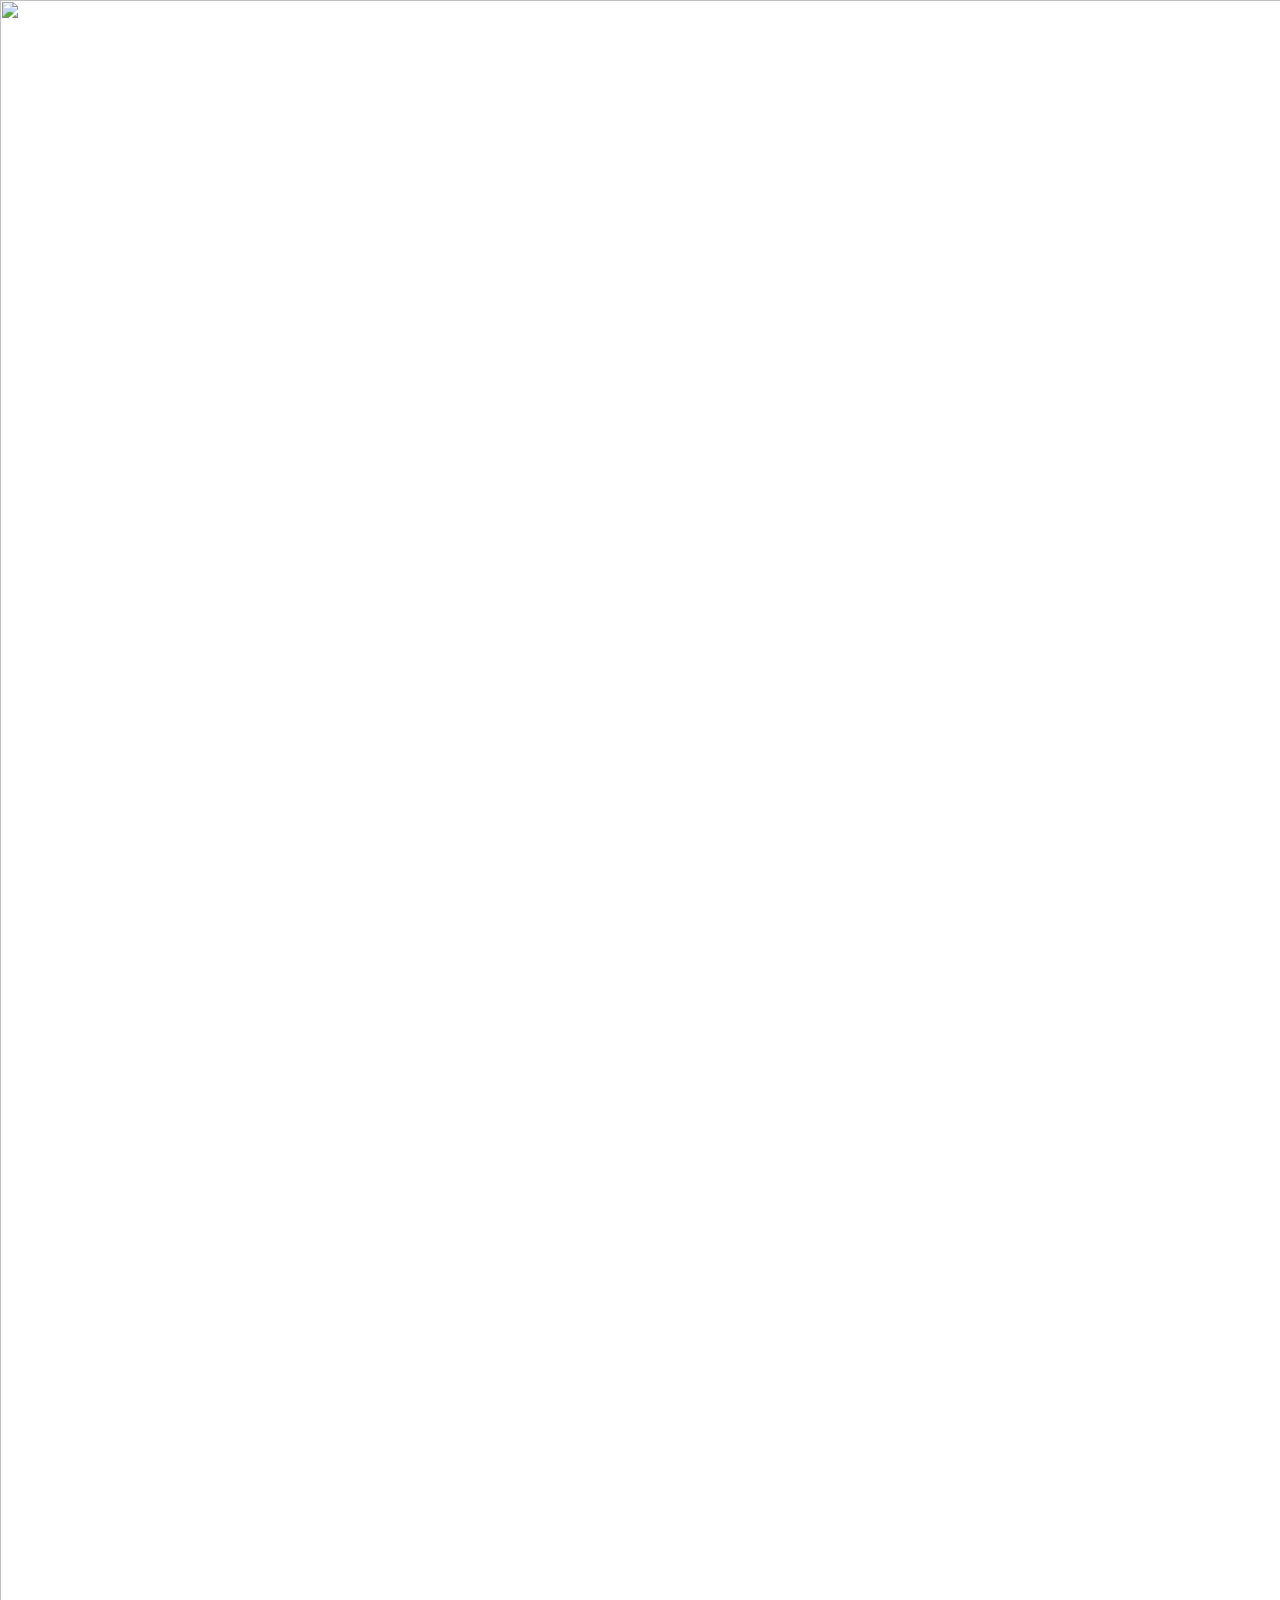
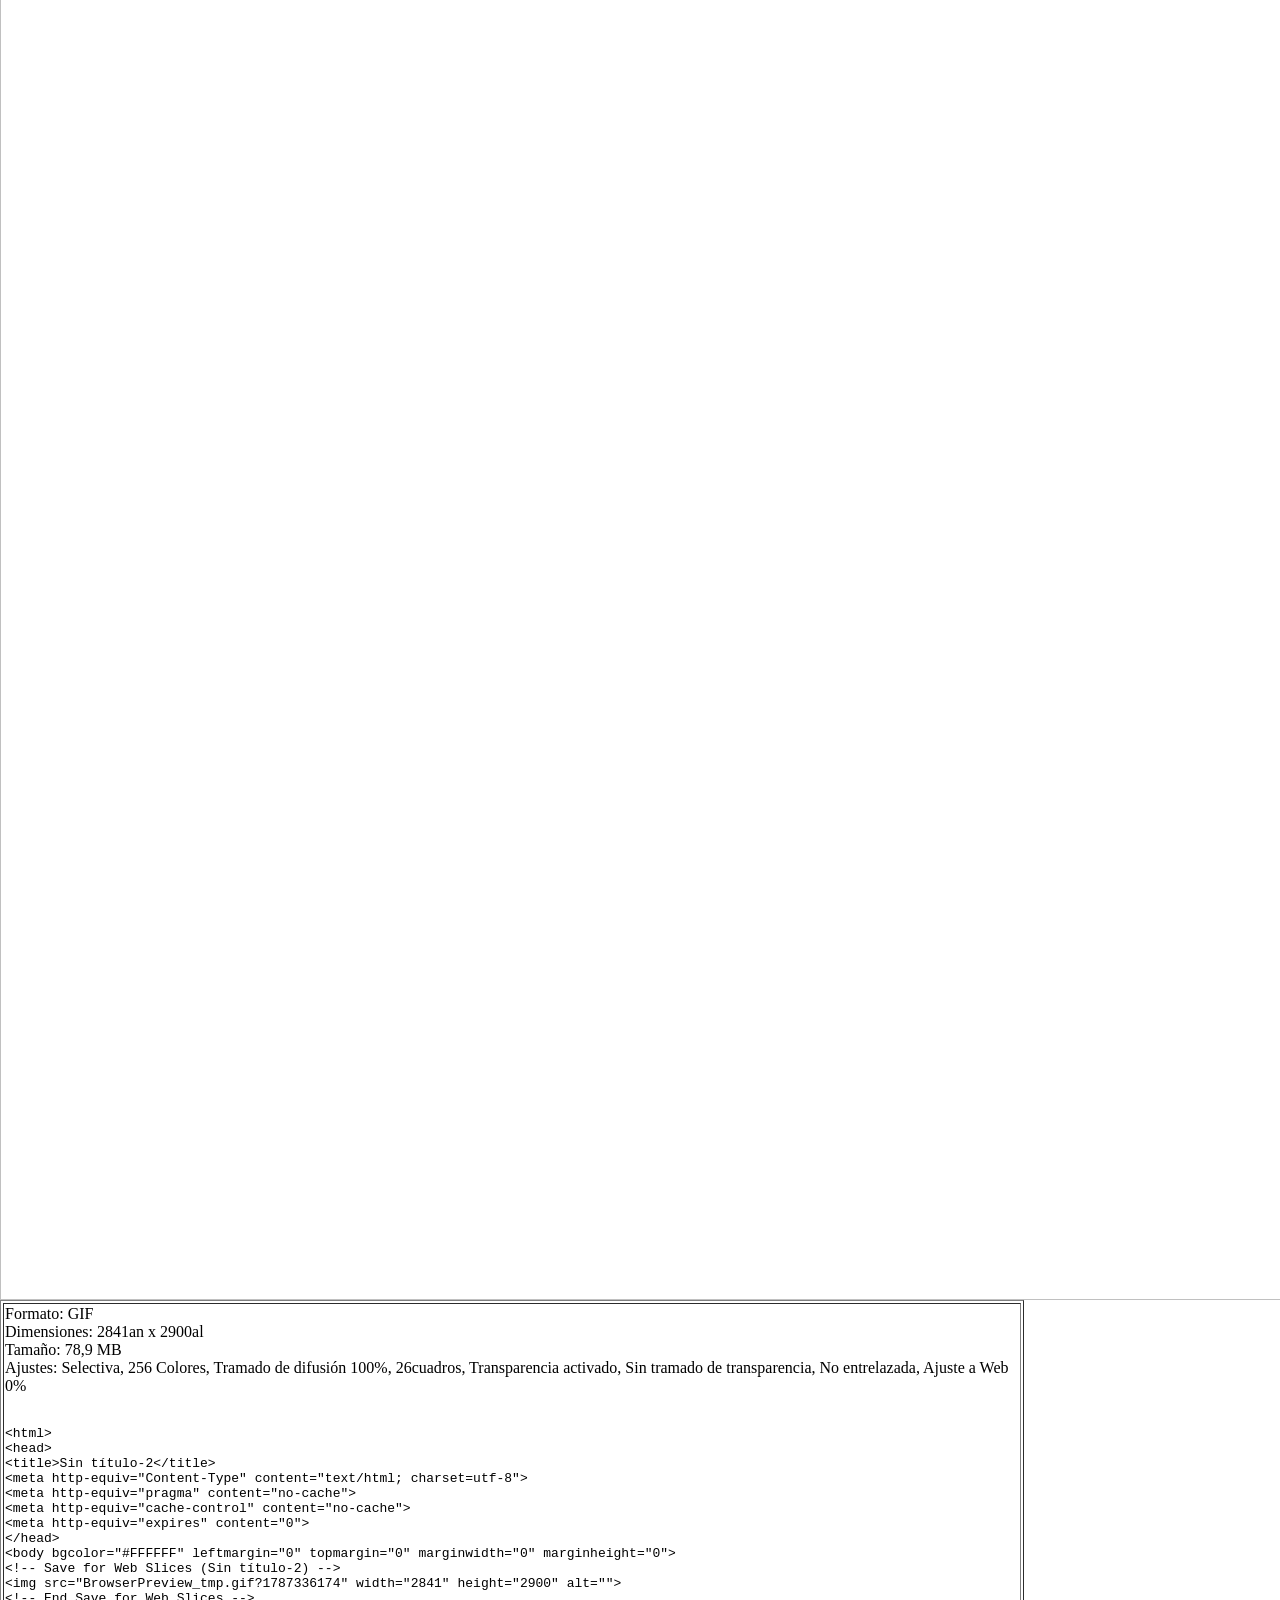
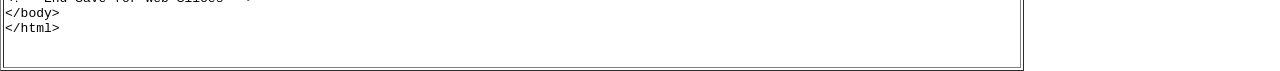
==== index.html @ e16be471 "Update image source path in index.html" ====
<!doctype html>
<html lang="es">
  <head>
    <meta charset="utf-8">
    <meta name="viewport" content="width=device-width, initial-scale=1">
    <title>Redirigiendo...</title>
    <meta http-equiv="refresh" content="0; url=docs/">
    <link rel="canonical" href="docs/">
  </head>
  <body>
    <p>Redirigiendo a <a href="docs/">docs/</a>...</p>
  </body>
</html>
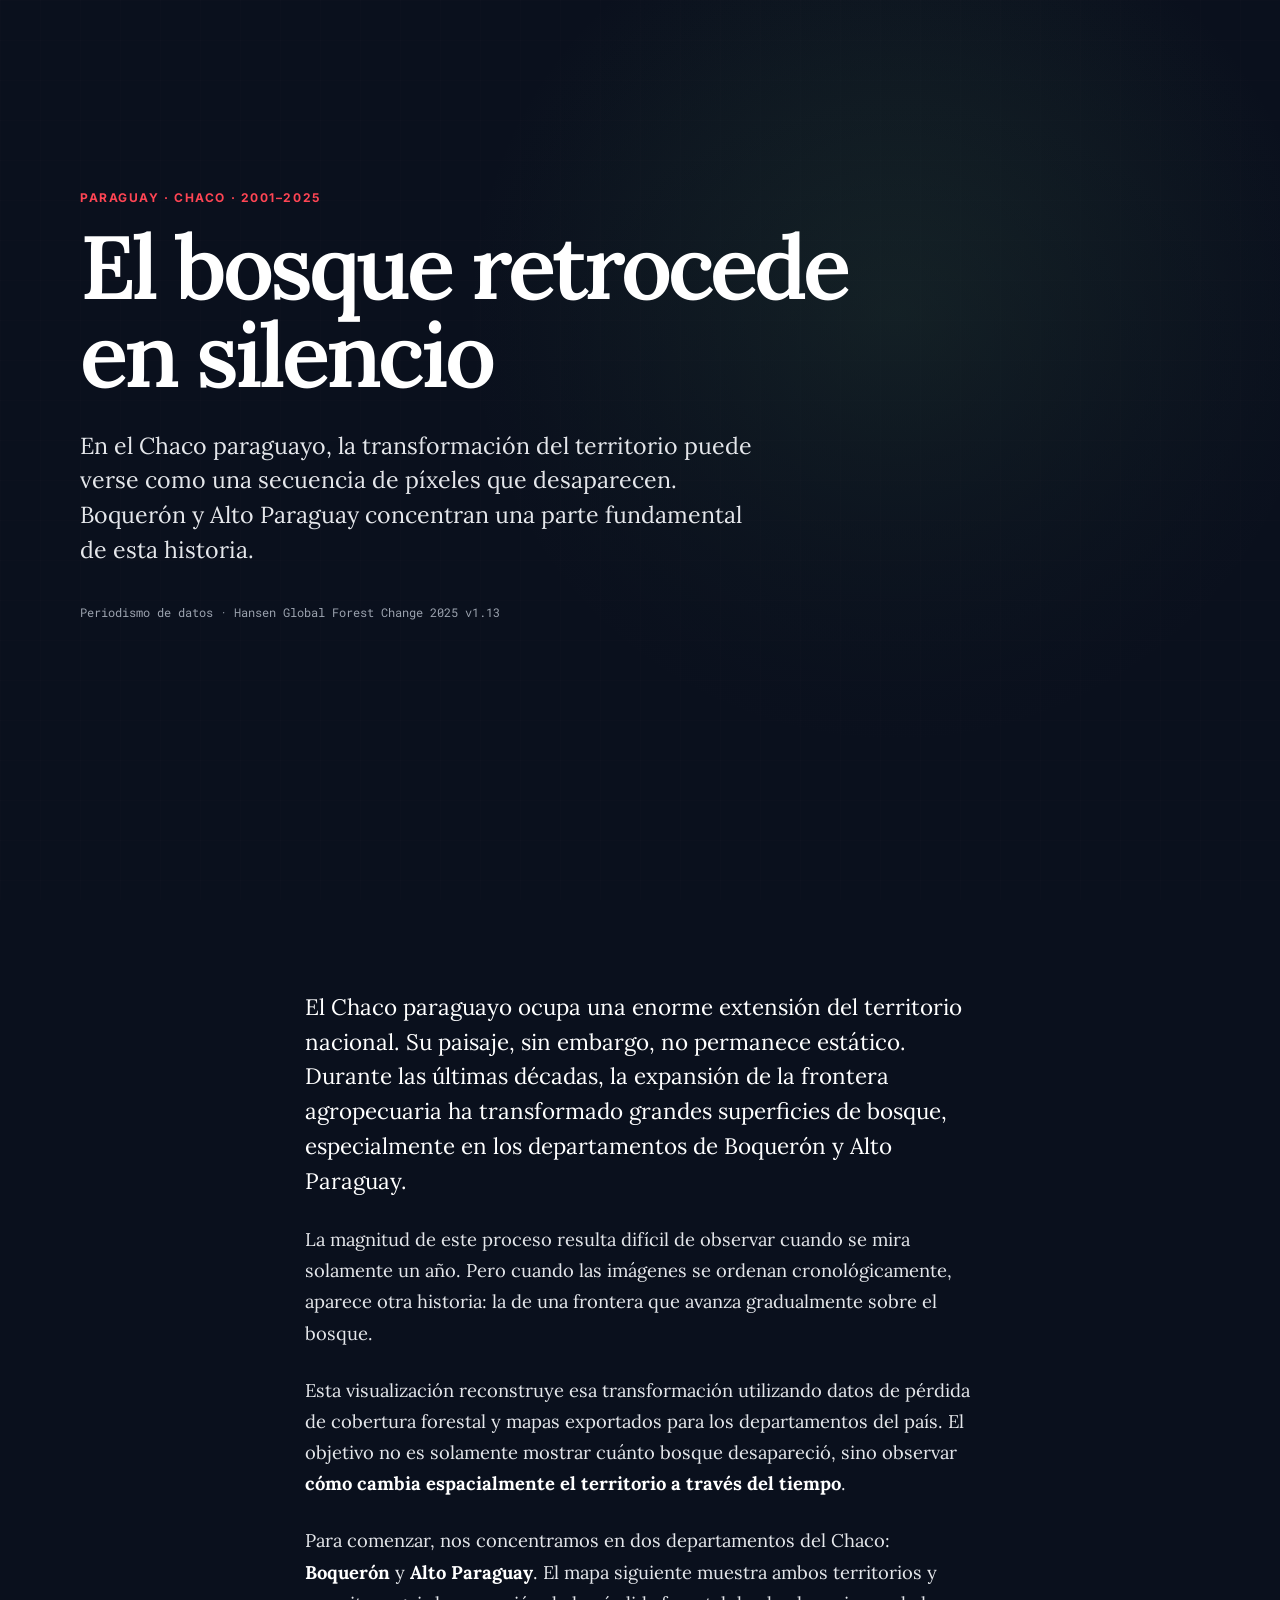
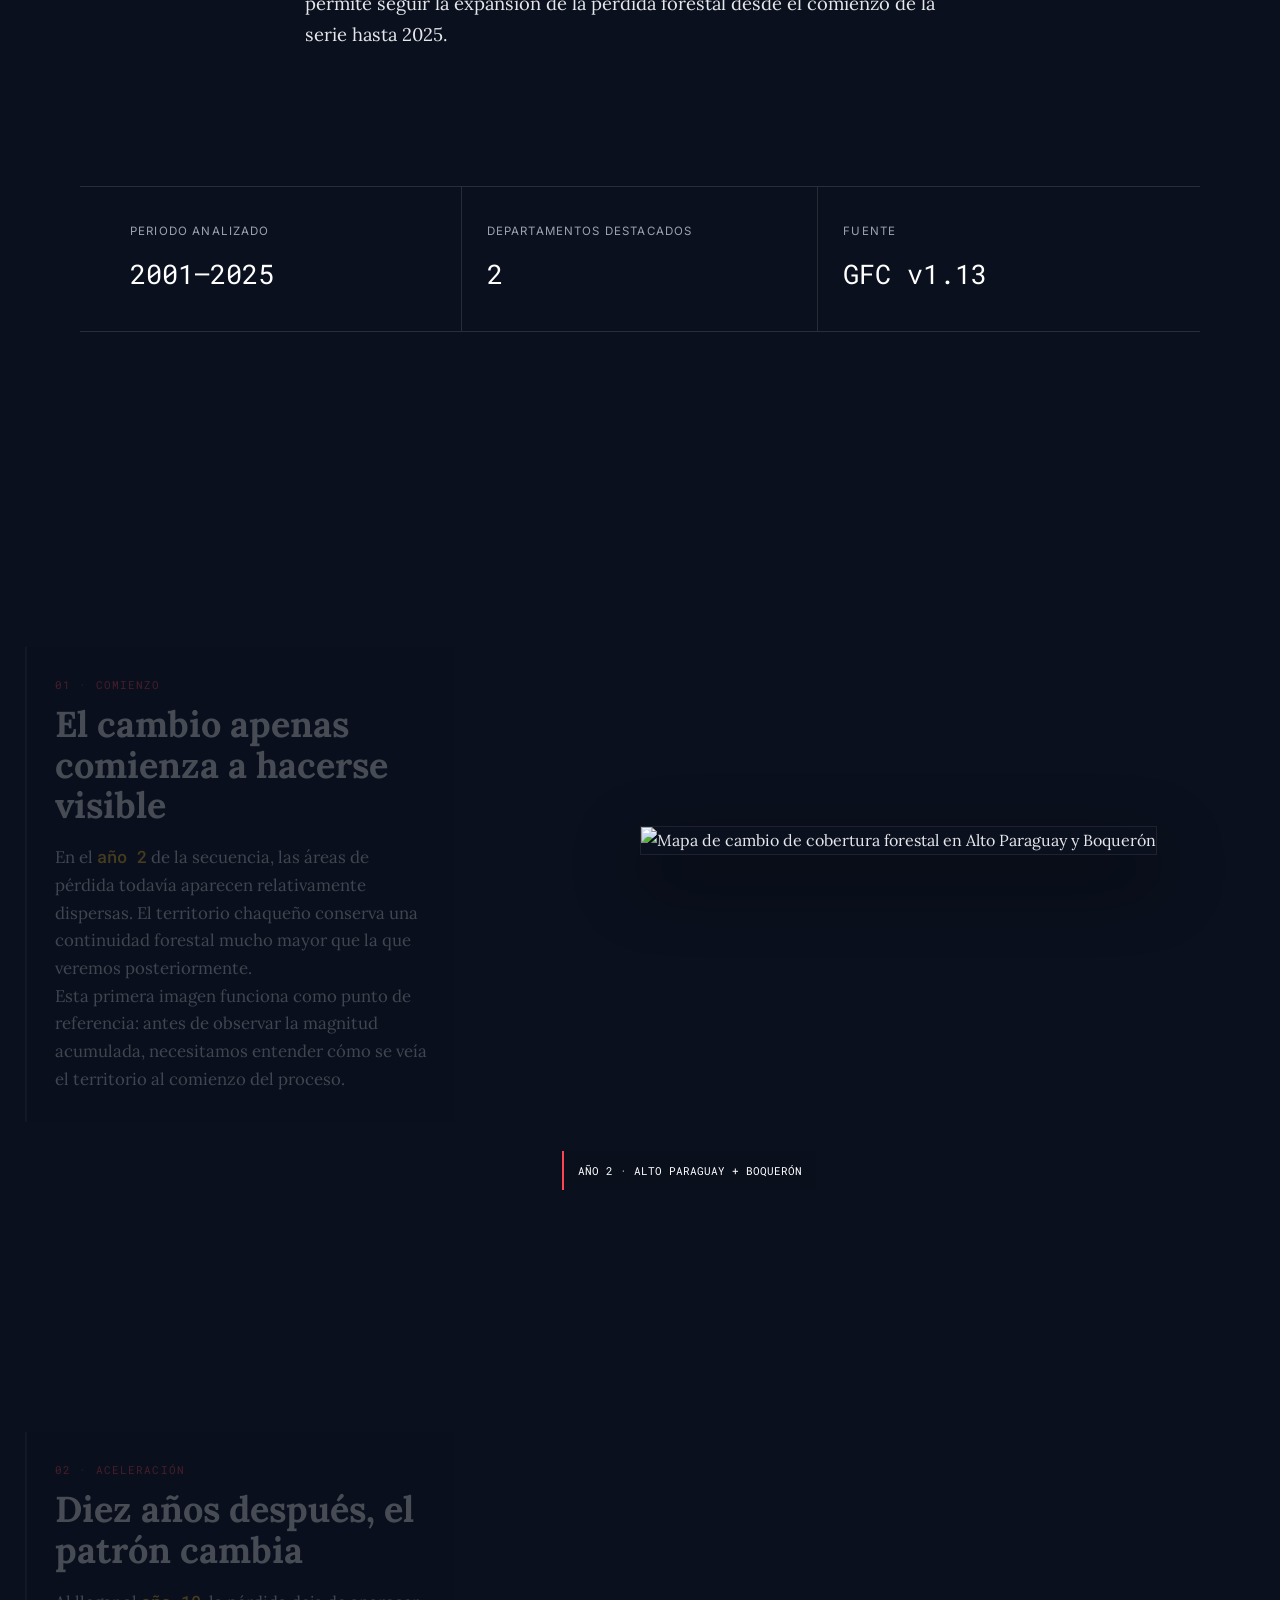
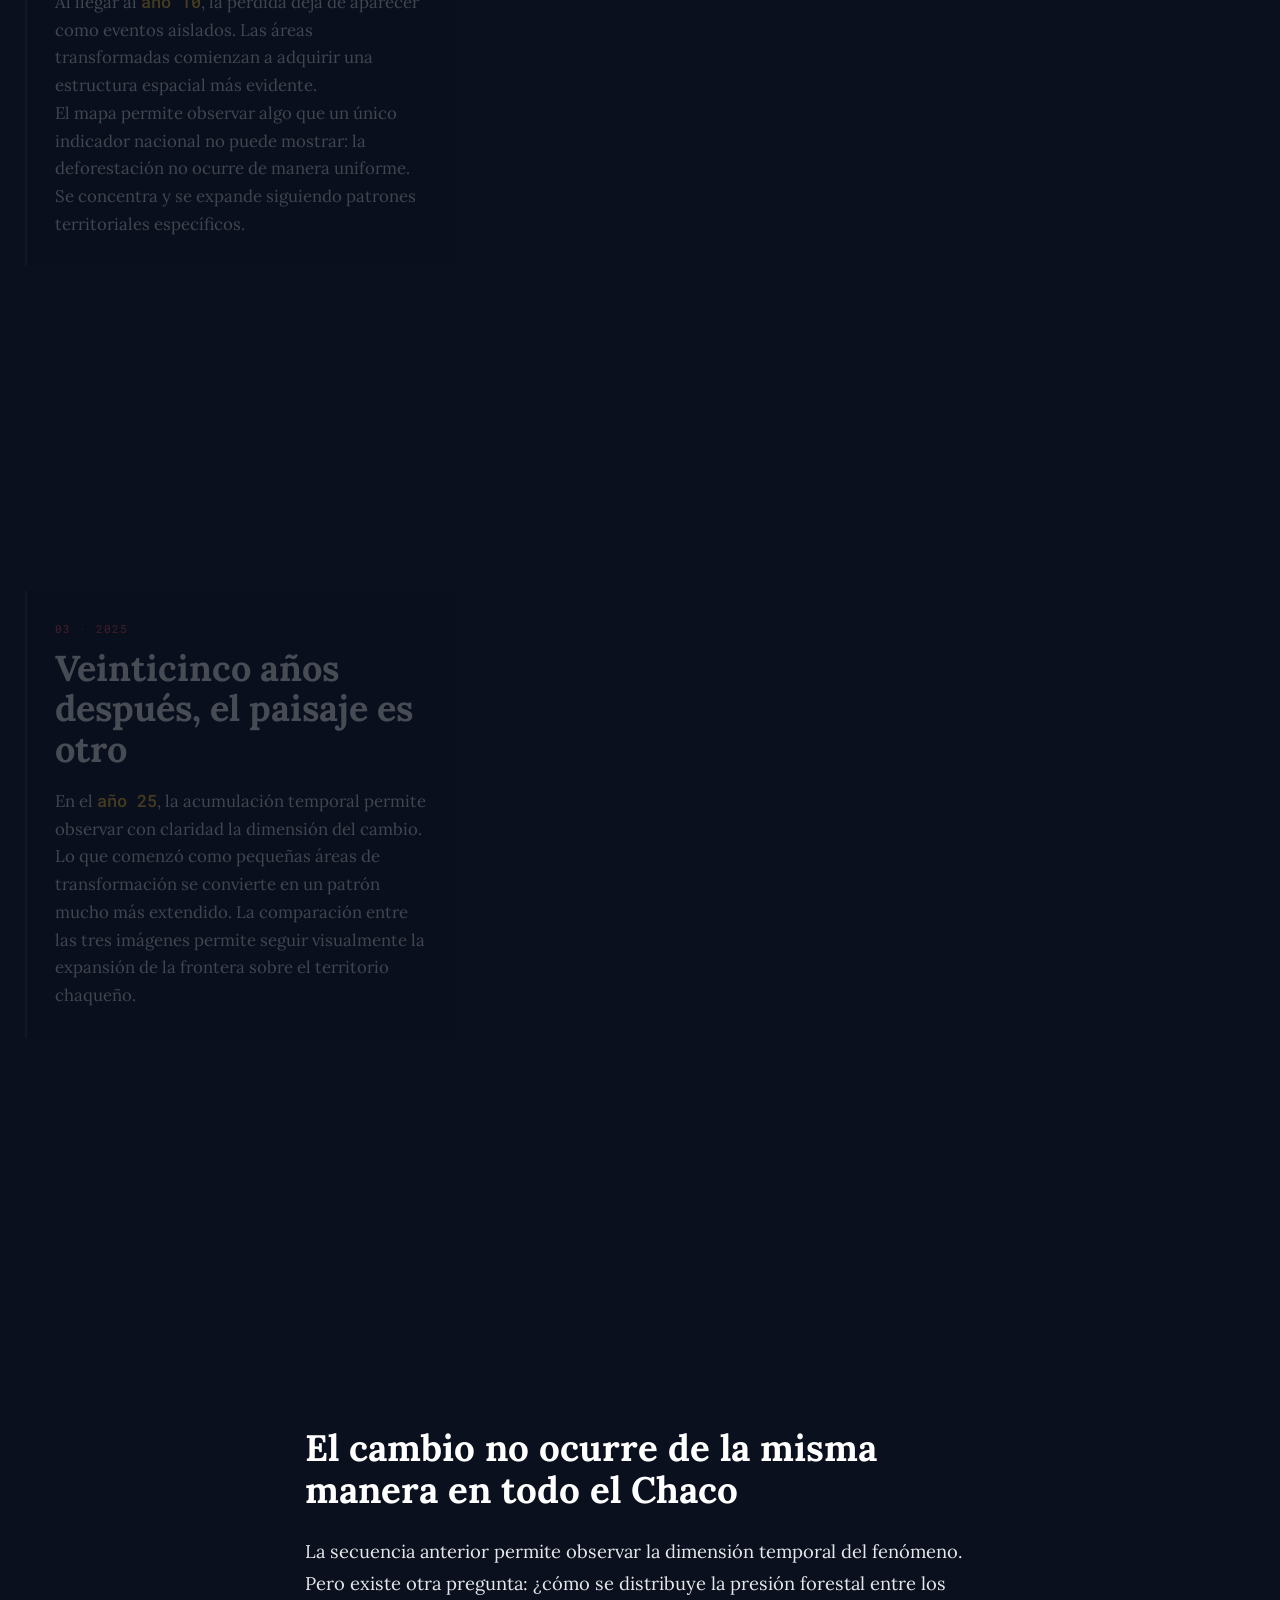
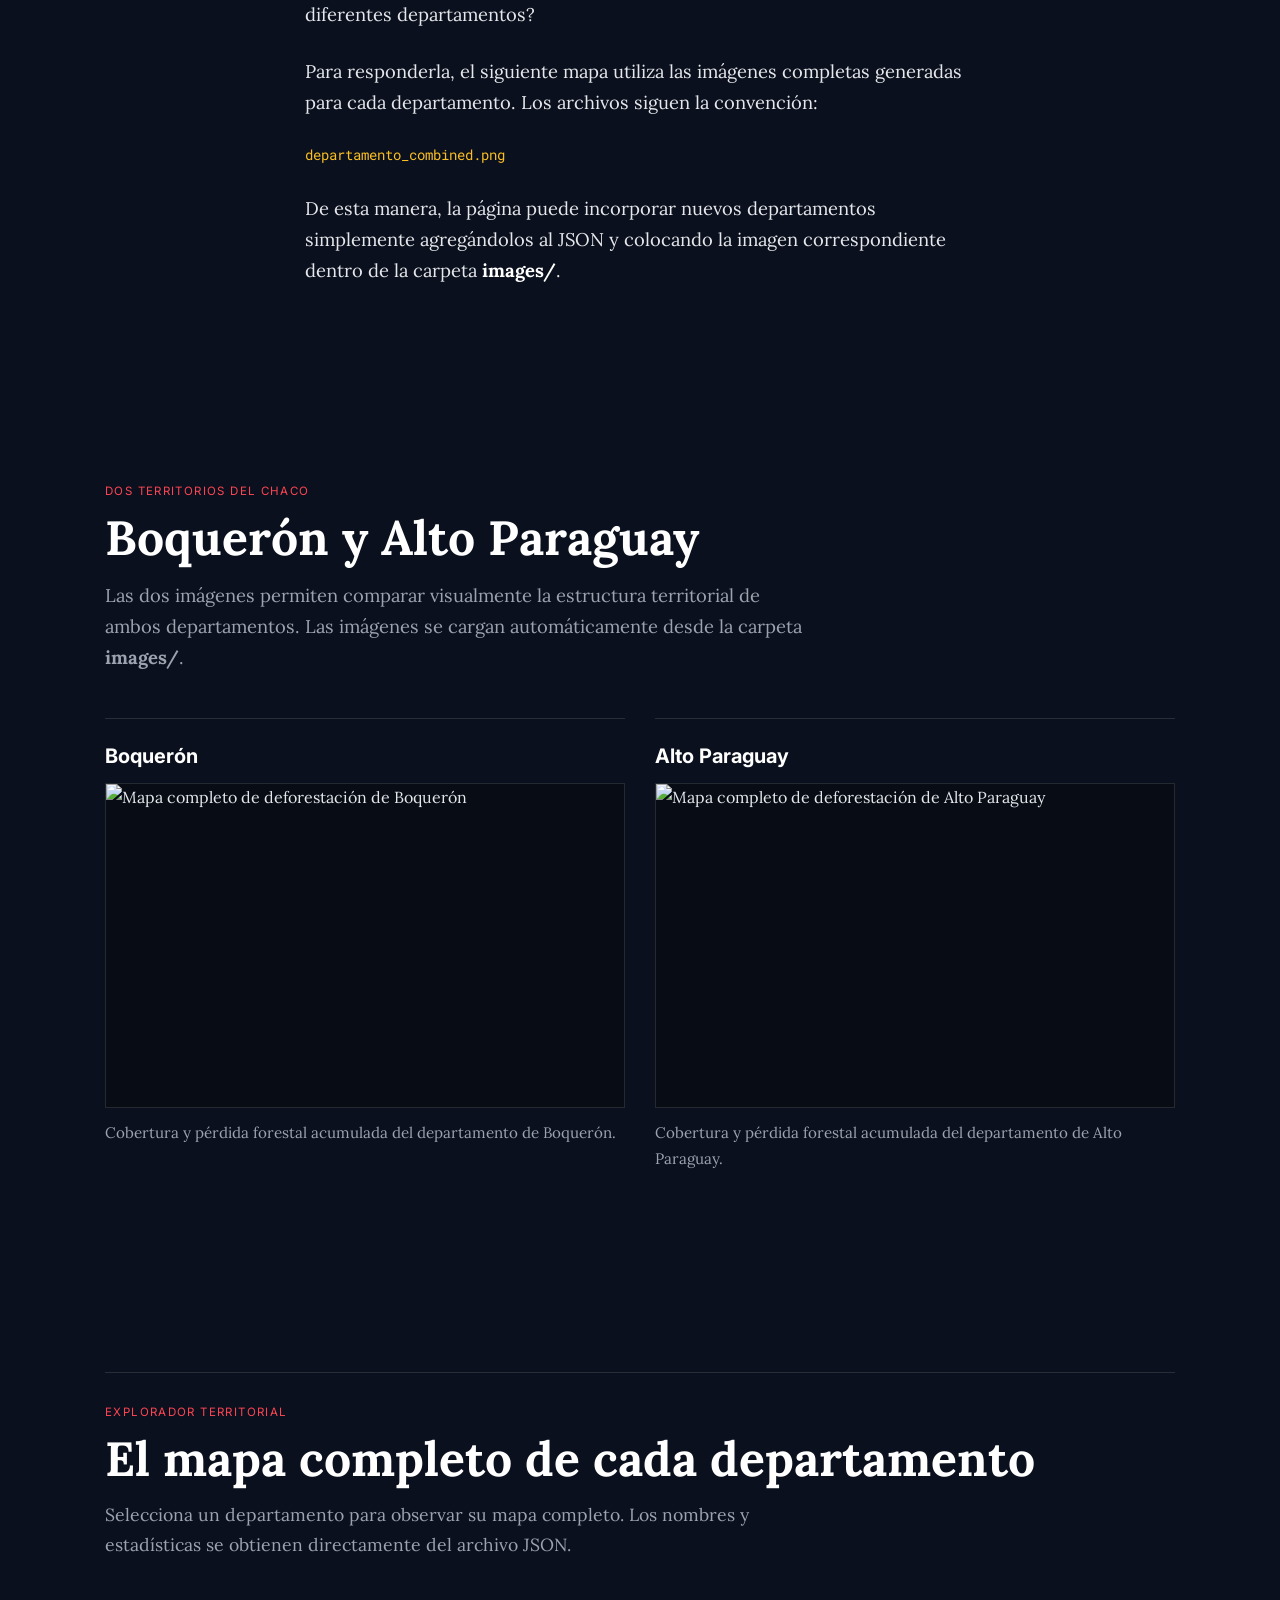
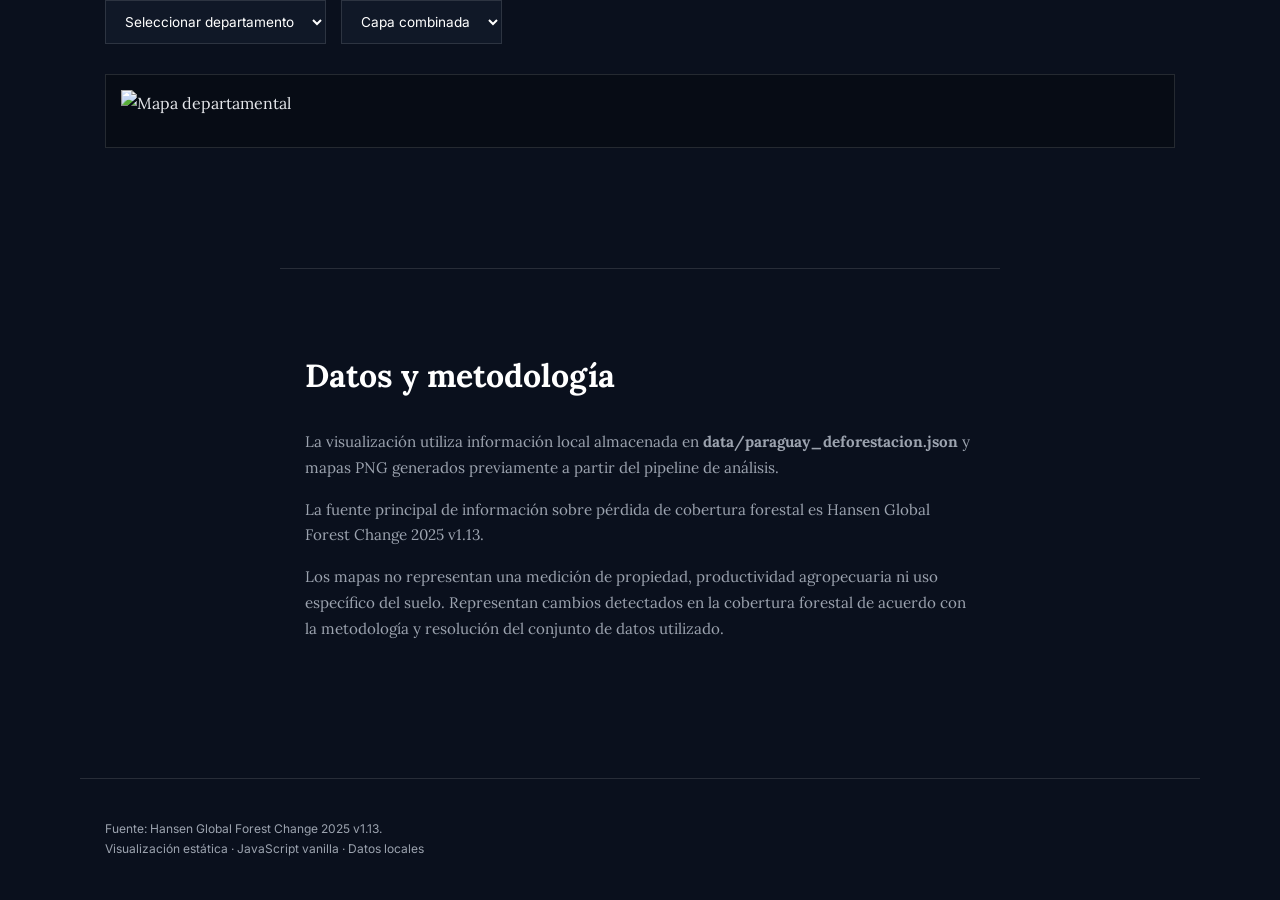
==== commit 9a69fdf6: "Configuracion de sitio estatico proyecto beta" ====
--- a/index.html
+++ b/index.html
@@ -1,13 +1,1976 @@
-<!doctype html>
+<!DOCTYPE html>
 <html lang="es">
-  <head>
-    <meta charset="utf-8">
-    <meta name="viewport" content="width=device-width, initial-scale=1">
-    <title>Redirigiendo...</title>
-    <meta http-equiv="refresh" content="0; url=docs/">
-    <link rel="canonical" href="docs/">
-  </head>
-  <body>
-    <p>Redirigiendo a <a href="docs/">docs/</a>...</p>
-  </body>
+
+<head>
+  <meta charset="UTF-8">
+  <meta name="viewport" content="width=device-width, initial-scale=1.0">
+
+  <title>El bosque retrocede | Deforestación del Chaco paraguayo</title>
+
+  <meta name="description"
+    content="Una exploración visual de la pérdida de cobertura forestal en Boquerón y Alto Paraguay entre 2001 y 2025.">
+
+  <!-- ============================================================
+       FUENTES
+       ============================================================ -->
+
+  <link rel="preconnect" href="https://fonts.googleapis.com">
+  <link rel="preconnect" href="https://fonts.gstatic.com" crossorigin>
+
+  <link
+    href="https://fonts.googleapis.com/css2?family=Inter:wght@400;500;600;700&family=Lora:ital,wght@0,400;0,600;1,400&family=Roboto+Mono:wght@400;500&display=swap"
+    rel="stylesheet">
+
+  <!-- ============================================================
+       SCROLLAMA
+       ============================================================ -->
+
+  <script src="https://unpkg.com/scrollama"></script>
+
+  <style>
+
+    /* ============================================================
+       VARIABLES
+       ============================================================ */
+
+    :root {
+
+      --bg: #0a101d;
+      --bg-soft: #101827;
+
+      --paper: #fff1e5;
+
+      --text: #e5e7eb;
+      --text-bright: #ffffff;
+      --text-muted: #9ca3af;
+
+      --red: #ff4554;
+      --yellow: #fbbf24;
+      --green: #5f9f68;
+      --blue: #38bdf8;
+
+      --border: rgba(255,255,255,0.12);
+
+      --serif: "Lora", Georgia, serif;
+      --sans: "Inter", Arial, sans-serif;
+      --mono: "Roboto Mono", monospace;
+
+      --content-width: 1120px;
+      --text-width: 720px;
+    }
+
+
+    /* ============================================================
+       RESET
+       ============================================================ */
+
+    * {
+      box-sizing: border-box;
+      margin: 0;
+      padding: 0;
+    }
+
+    html {
+      scroll-behavior: smooth;
+    }
+
+    body {
+      background: var(--bg);
+      color: var(--text);
+      font-family: var(--serif);
+      line-height: 1.7;
+      overflow-x: hidden;
+    }
+
+    img {
+      max-width: 100%;
+      display: block;
+    }
+
+
+    /* ============================================================
+       HERO
+       ============================================================ */
+
+    .hero {
+      min-height: 100vh;
+      position: relative;
+
+      display: flex;
+      align-items: flex-end;
+
+      padding: 0 30px 90px;
+
+      background:
+        linear-gradient(
+          to bottom,
+          rgba(10,16,29,0.05),
+          rgba(10,16,29,0.98)
+        ),
+        radial-gradient(
+          circle at 70% 35%,
+          rgba(95,159,104,0.18),
+          transparent 40%
+        );
+
+      overflow: hidden;
+    }
+
+    .hero::before {
+      content: "";
+      position: absolute;
+      inset: 0;
+
+      background-image:
+        linear-gradient(
+          rgba(255,255,255,0.025) 1px,
+          transparent 1px
+        ),
+        linear-gradient(
+          90deg,
+          rgba(255,255,255,0.025) 1px,
+          transparent 1px
+        );
+
+      background-size: 40px 40px;
+
+      opacity: 0.35;
+    }
+
+    .hero-content {
+      position: relative;
+      z-index: 2;
+
+      width: 100%;
+      max-width: var(--content-width);
+
+      margin: auto;
+    }
+
+    .kicker {
+      font-family: var(--sans);
+      font-size: 0.75rem;
+      font-weight: 700;
+
+      text-transform: uppercase;
+      letter-spacing: 0.13em;
+
+      color: var(--red);
+
+      margin-bottom: 15px;
+    }
+
+    .hero h1 {
+      max-width: 850px;
+
+      font-family: var(--serif);
+
+      font-size: clamp(3rem, 7vw, 6.8rem);
+      line-height: 0.98;
+
+      color: var(--text-bright);
+
+      font-weight: 600;
+
+      letter-spacing: -0.045em;
+
+      margin-bottom: 30px;
+    }
+
+    .hero-subtitle {
+      max-width: 680px;
+
+      font-size: clamp(1.15rem, 2vw, 1.45rem);
+
+      color: var(--text);
+
+      line-height: 1.5;
+    }
+
+    .hero-meta {
+      margin-top: 35px;
+
+      font-family: var(--mono);
+      font-size: 0.72rem;
+
+      color: var(--text-muted);
+    }
+
+
+    /* ============================================================
+       CONTENIDO EDITORIAL
+       ============================================================ */
+
+    .article {
+      max-width: var(--text-width);
+
+      margin: 0 auto;
+
+      padding: 90px 25px;
+    }
+
+    .article p {
+      font-size: 1.15rem;
+
+      margin-bottom: 1.6rem;
+
+      color: var(--text);
+    }
+
+    .article .lead {
+      font-size: 1.4rem;
+
+      color: var(--text-bright);
+
+      line-height: 1.55;
+    }
+
+    .article h2 {
+      font-size: 2.3rem;
+
+      line-height: 1.15;
+
+      color: var(--text-bright);
+
+      margin: 70px 0 25px;
+    }
+
+    .article strong {
+      color: white;
+    }
+
+
+    /* ============================================================
+       DATOS DESTACADOS
+       ============================================================ */
+
+    .stat-strip {
+      max-width: var(--content-width);
+
+      margin: 20px auto 100px;
+
+      padding: 0 25px;
+
+      display: grid;
+
+      grid-template-columns:
+        repeat(3, 1fr);
+
+      border-top: 1px solid var(--border);
+      border-bottom: 1px solid var(--border);
+    }
+
+    .stat {
+      padding: 35px 25px;
+
+      border-right: 1px solid var(--border);
+    }
+
+    .stat:last-child {
+      border-right: none;
+    }
+
+    .stat-label {
+      font-family: var(--sans);
+
+      font-size: 0.72rem;
+
+      text-transform: uppercase;
+
+      letter-spacing: 0.1em;
+
+      color: var(--text-muted);
+
+      margin-bottom: 8px;
+    }
+
+    .stat-value {
+      font-family: var(--mono);
+
+      font-size: 1.7rem;
+
+      color: var(--text-bright);
+    }
+
+
+    /* ============================================================
+       SCROLLYTELLING
+       ============================================================ */
+
+    #scrolly {
+      position: relative;
+
+      display: flex;
+
+      width: 100%;
+
+      max-width: 1400px;
+
+      margin: 0 auto;
+
+      padding: 40px 25px 100px;
+    }
+
+    #scrolly article {
+      position: relative;
+
+      width: 42%;
+
+      z-index: 2;
+    }
+
+    .step {
+      min-height: 85vh;
+
+      display: flex;
+
+      align-items: center;
+
+      padding: 30px 45px 30px 0;
+
+      opacity: 0.25;
+
+      transition:
+        opacity 0.5s ease,
+        transform 0.5s ease;
+
+      transform: translateY(30px);
+    }
+
+    .step.is-active {
+      opacity: 1;
+
+      transform: translateY(0);
+    }
+
+    .step-inner {
+      max-width: 430px;
+
+      background: rgba(10,16,29,0.86);
+
+      padding: 28px;
+
+      border-left: 2px solid rgba(255,255,255,0.15);
+
+      backdrop-filter: blur(5px);
+    }
+
+    .step.is-active .step-inner {
+      border-left-color: var(--red);
+    }
+
+    .step-number {
+      font-family: var(--mono);
+
+      font-size: 0.7rem;
+
+      color: var(--red);
+
+      letter-spacing: 0.1em;
+
+      margin-bottom: 10px;
+    }
+
+    .step h2 {
+      font-family: var(--serif);
+
+      font-size: 2.25rem;
+
+      line-height: 1.12;
+
+      color: white;
+
+      margin-bottom: 18px;
+    }
+
+    .step p {
+      font-size: 1.05rem;
+
+      color: var(--text);
+
+      line-height: 1.65;
+    }
+
+    .step .year {
+      color: var(--yellow);
+
+      font-family: var(--mono);
+
+      font-weight: 500;
+    }
+
+
+    /* ============================================================
+       IMAGEN STICKY
+       ============================================================ */
+
+    #scrolly figure {
+      position: sticky;
+
+      top: 8vh;
+
+      width: 58%;
+
+      height: 82vh;
+
+      margin: 0;
+
+      display: flex;
+
+      align-items: center;
+
+      justify-content: center;
+
+      overflow: hidden;
+
+      z-index: 1;
+    }
+
+    .image-frame {
+      position: relative;
+
+      width: 100%;
+
+      height: 100%;
+
+      display: flex;
+
+      align-items: center;
+
+      justify-content: center;
+    }
+
+    #storyImage {
+      max-width: 100%;
+      max-height: 100%;
+
+      width: auto;
+      height: auto;
+
+      object-fit: contain;
+
+      border: 1px solid rgba(255,255,255,0.08);
+
+      box-shadow:
+        0 25px 70px rgba(0,0,0,0.45);
+
+      transition:
+        opacity 0.35s ease,
+        transform 0.35s ease;
+    }
+
+    .image-overlay {
+      position: absolute;
+
+      left: 20px;
+      bottom: 20px;
+
+      padding: 10px 14px;
+
+      background: rgba(10,16,29,0.88);
+
+      border-left: 2px solid var(--red);
+
+      font-family: var(--mono);
+
+      font-size: 0.7rem;
+
+      color: white;
+
+      backdrop-filter: blur(5px);
+    }
+
+
+    /* ============================================================
+       COMPARACIÓN
+       ============================================================ */
+
+    .comparison {
+      max-width: var(--content-width);
+
+      margin: 80px auto 120px;
+
+      padding: 0 25px;
+    }
+
+    .section-kicker {
+      font-family: var(--sans);
+
+      font-size: 0.72rem;
+
+      text-transform: uppercase;
+
+      letter-spacing: 0.12em;
+
+      color: var(--red);
+
+      margin-bottom: 10px;
+    }
+
+    .comparison h2 {
+      font-size: 3rem;
+
+      line-height: 1.1;
+
+      color: white;
+
+      margin-bottom: 15px;
+    }
+
+    .comparison-intro {
+      max-width: 700px;
+
+      font-size: 1.15rem;
+
+      color: var(--text-muted);
+
+      margin-bottom: 45px;
+    }
+
+    .department-grid {
+      display: grid;
+
+      grid-template-columns:
+        repeat(2, 1fr);
+
+      gap: 30px;
+    }
+
+    .department-card {
+      border-top: 1px solid var(--border);
+
+      padding-top: 20px;
+    }
+
+    .department-card h3 {
+      font-family: var(--sans);
+
+      font-size: 1.25rem;
+
+      color: white;
+
+      margin-bottom: 10px;
+    }
+
+    .department-card img {
+      width: 100%;
+
+      aspect-ratio: 16 / 10;
+
+      object-fit: contain;
+
+      background: #070c15;
+
+      border: 1px solid var(--border);
+    }
+
+    .department-card p {
+      font-size: 0.95rem;
+
+      color: var(--text-muted);
+
+      margin-top: 12px;
+    }
+
+
+    /* ============================================================
+       EXPLORADOR DINÁMICO
+       ============================================================ */
+
+    .explorer {
+      max-width: var(--content-width);
+
+      margin: 0 auto;
+
+      padding: 80px 25px 120px;
+    }
+
+    .explorer-header {
+      border-top: 1px solid var(--border);
+
+      padding-top: 30px;
+
+      margin-bottom: 40px;
+    }
+
+    .explorer-header h2 {
+      font-size: 3rem;
+
+      line-height: 1.1;
+
+      color: white;
+
+      margin-bottom: 15px;
+    }
+
+    .explorer-header p {
+      max-width: 700px;
+
+      color: var(--text-muted);
+
+      font-size: 1.1rem;
+    }
+
+    .explorer-controls {
+      display: flex;
+
+      gap: 15px;
+
+      margin-bottom: 30px;
+    }
+
+    .explorer-controls select {
+      background: var(--bg-soft);
+
+      color: white;
+
+      border: 1px solid var(--border);
+
+      padding: 12px 15px;
+
+      font-family: var(--sans);
+
+      font-size: 0.85rem;
+    }
+
+    .explorer-image {
+      width: 100%;
+
+      background: #070c15;
+
+      border: 1px solid var(--border);
+
+      padding: 15px;
+    }
+
+    #departmentImage {
+      width: 100%;
+
+      max-height: 800px;
+
+      object-fit: contain;
+
+      margin: auto;
+    }
+
+    .image-caption {
+      padding-top: 15px;
+
+      font-family: var(--mono);
+
+      font-size: 0.7rem;
+
+      color: var(--text-muted);
+    }
+
+
+    /* ============================================================
+       FUENTE
+       ============================================================ */
+
+    .methodology {
+      max-width: var(--text-width);
+
+      margin: 0 auto;
+
+      padding: 80px 25px 120px;
+
+      border-top: 1px solid var(--border);
+    }
+
+    .methodology h2 {
+      color: white;
+
+      font-size: 2rem;
+
+      margin-bottom: 25px;
+    }
+
+    .methodology p {
+      font-size: 0.95rem;
+
+      color: var(--text-muted);
+
+      margin-bottom: 1rem;
+    }
+
+
+    /* ============================================================
+       FOOTER
+       ============================================================ */
+
+    footer {
+      max-width: var(--content-width);
+
+      margin: auto;
+
+      padding: 40px 25px;
+
+      border-top: 1px solid var(--border);
+
+      color: var(--text-muted);
+
+      font-family: var(--sans);
+
+      font-size: 0.75rem;
+    }
+
+
+    /* ============================================================
+       RESPONSIVE
+       ============================================================ */
+
+    @media (max-width: 850px) {
+
+      .hero {
+        padding-bottom: 60px;
+      }
+
+      .stat-strip {
+        grid-template-columns: 1fr;
+      }
+
+      .stat {
+        border-right: none;
+
+        border-bottom: 1px solid var(--border);
+      }
+
+      .stat:last-child {
+        border-bottom: none;
+      }
+
+      #scrolly {
+        display: block;
+      }
+
+      #scrolly article {
+        width: 100%;
+      }
+
+      #scrolly figure {
+        position: sticky;
+
+        top: 5vh;
+
+        width: 100%;
+
+        height: 55vh;
+
+        margin-bottom: -20vh;
+      }
+
+      .step {
+        min-height: 90vh;
+
+        padding-right: 0;
+      }
+
+      .step-inner {
+        max-width: 100%;
+      }
+
+      .department-grid {
+        grid-template-columns: 1fr;
+      }
+
+      .comparison h2,
+      .explorer-header h2 {
+        font-size: 2.2rem;
+      }
+    }
+
+
+    @media (max-width: 600px) {
+
+      .hero h1 {
+        font-size: 3.1rem;
+      }
+
+      .hero-subtitle {
+        font-size: 1.05rem;
+      }
+
+      .article {
+        padding-top: 60px;
+      }
+
+      .step h2 {
+        font-size: 1.8rem;
+      }
+
+      #scrolly figure {
+        height: 48vh;
+      }
+
+      .explorer-controls {
+        flex-direction: column;
+      }
+    }
+
+  </style>
+</head>
+
+
+<body>
+
+
+  <!-- ============================================================
+       HERO
+       ============================================================ -->
+
+  <header class="hero">
+
+    <div class="hero-content">
+
+      <div class="kicker">
+        Paraguay · Chaco · 2001–2025
+      </div>
+
+      <h1>
+        El bosque retrocede en silencio
+      </h1>
+
+      <p class="hero-subtitle">
+        En el Chaco paraguayo, la transformación del territorio
+        puede verse como una secuencia de píxeles que desaparecen.
+        Boquerón y Alto Paraguay concentran una parte fundamental
+        de esta historia.
+      </p>
+
+      <div class="hero-meta">
+        Periodismo de datos · Hansen Global Forest Change 2025 v1.13
+      </div>
+
+    </div>
+
+  </header>
+
+
+  <!-- ============================================================
+       INTRODUCCIÓN
+       ============================================================ -->
+
+  <section class="article">
+
+    <p class="lead">
+
+      El Chaco paraguayo ocupa una enorme extensión del territorio
+      nacional. Su paisaje, sin embargo, no permanece estático.
+      Durante las últimas décadas, la expansión de la frontera
+      agropecuaria ha transformado grandes superficies de bosque,
+      especialmente en los departamentos de Boquerón y Alto Paraguay.
+
+    </p>
+
+    <p>
+
+      La magnitud de este proceso resulta difícil de observar
+      cuando se mira solamente un año. Pero cuando las imágenes
+      se ordenan cronológicamente, aparece otra historia: la de
+      una frontera que avanza gradualmente sobre el bosque.
+
+    </p>
+
+    <p>
+
+      Esta visualización reconstruye esa transformación utilizando
+      datos de pérdida de cobertura forestal y mapas exportados
+      para los departamentos del país. El objetivo no es solamente
+      mostrar cuánto bosque desapareció, sino observar
+      <strong>cómo cambia espacialmente el territorio a través del tiempo</strong>.
+
+    </p>
+
+    <p>
+
+      Para comenzar, nos concentramos en dos departamentos del
+      Chaco: <strong>Boquerón</strong> y <strong>Alto Paraguay</strong>.
+      El mapa siguiente muestra ambos territorios y permite seguir
+      la expansión de la pérdida forestal desde el comienzo de
+      la serie hasta 2025.
+
+    </p>
+
+  </section>
+
+
+  <!-- ============================================================
+       MÉTRICAS
+       ============================================================ -->
+
+  <section class="stat-strip">
+
+    <div class="stat">
+      <div class="stat-label">
+        Periodo analizado
+      </div>
+
+      <div class="stat-value">
+        2001–2025
+      </div>
+    </div>
+
+    <div class="stat">
+      <div class="stat-label">
+        Departamentos destacados
+      </div>
+
+      <div class="stat-value">
+        2
+      </div>
+    </div>
+
+    <div class="stat">
+      <div class="stat-label">
+        Fuente
+      </div>
+
+      <div class="stat-value">
+        GFC v1.13
+      </div>
+    </div>
+
+  </section>
+
+
+  <!-- ============================================================
+       SCROLLYTELLING
+       ============================================================ -->
+
+  <section id="scrolly">
+
+
+    <!-- ========================================================
+         TEXTO
+         ======================================================== -->
+
+    <article>
+
+
+      <!-- AÑO 2 -->
+
+      <div class="step" data-step="1">
+
+        <div class="step-inner">
+
+          <div class="step-number">
+            01 · COMIENZO
+          </div>
+
+          <h2>
+            El cambio apenas comienza a hacerse visible
+          </h2>
+
+          <p>
+
+            En el <span class="year">año 2</span> de la secuencia,
+            las áreas de pérdida todavía aparecen relativamente
+            dispersas. El territorio chaqueño conserva una
+            continuidad forestal mucho mayor que la que veremos
+            posteriormente.
+
+          </p>
+
+          <p>
+
+            Esta primera imagen funciona como punto de referencia:
+            antes de observar la magnitud acumulada, necesitamos
+            entender cómo se veía el territorio al comienzo del
+            proceso.
+
+          </p>
+
+        </div>
+
+      </div>
+
+
+      <!-- AÑO 10 -->
+
+      <div class="step" data-step="2">
+
+        <div class="step-inner">
+
+          <div class="step-number">
+            02 · ACELERACIÓN
+          </div>
+
+          <h2>
+            Diez años después, el patrón cambia
+          </h2>
+
+          <p>
+
+            Al llegar al <span class="year">año 10</span>,
+            la pérdida deja de aparecer como eventos aislados.
+            Las áreas transformadas comienzan a adquirir una
+            estructura espacial más evidente.
+
+          </p>
+
+          <p>
+
+            El mapa permite observar algo que un único indicador
+            nacional no puede mostrar: la deforestación no ocurre
+            de manera uniforme. Se concentra y se expande siguiendo
+            patrones territoriales específicos.
+
+          </p>
+
+        </div>
+
+      </div>
+
+
+      <!-- AÑO 25 -->
+
+      <div class="step" data-step="3">
+
+        <div class="step-inner">
+
+          <div class="step-number">
+            03 · 2025
+          </div>
+
+          <h2>
+            Veinticinco años después, el paisaje es otro
+          </h2>
+
+          <p>
+
+            En el <span class="year">año 25</span>, la acumulación
+            temporal permite observar con claridad la dimensión
+            del cambio.
+
+          </p>
+
+          <p>
+
+            Lo que comenzó como pequeñas áreas de transformación
+            se convierte en un patrón mucho más extendido.
+            La comparación entre las tres imágenes permite seguir
+            visualmente la expansión de la frontera sobre el
+            territorio chaqueño.
+
+          </p>
+
+        </div>
+
+      </div>
+
+
+    </article>
+
+
+    <!-- ========================================================
+         IMAGEN STICKY
+         ======================================================== -->
+
+    <figure>
+
+      <div class="image-frame">
+
+        <img
+          id="storyImage"
+          src="images/map_export_Alto_Paraguay_Boquer%C3%B3n_combined_forest_change_year_2_high_res.png"
+          alt="Mapa de cambio de cobertura forestal en Alto Paraguay y Boquerón"
+        >
+
+        <div
+          class="image-overlay"
+          id="imageYear">
+          AÑO 2 · ALTO PARAGUAY + BOQUERÓN
+        </div>
+
+      </div>
+
+    </figure>
+
+
+  </section>
+
+
+  <!-- ============================================================
+       TEXTO POST-SCROLL
+       ============================================================ -->
+
+  <section class="article">
+
+    <h2>
+      El cambio no ocurre de la misma manera en todo el Chaco
+    </h2>
+
+    <p>
+
+      La secuencia anterior permite observar la dimensión temporal
+      del fenómeno. Pero existe otra pregunta: ¿cómo se distribuye
+      la presión forestal entre los diferentes departamentos?
+
+    </p>
+
+    <p>
+
+      Para responderla, el siguiente mapa utiliza las imágenes
+      completas generadas para cada departamento. Los archivos
+      siguen la convención:
+
+    </p>
+
+    <p style="font-family: var(--mono); font-size: 0.85rem; color: var(--yellow);">
+
+      departamento_combined.png
+
+    </p>
+
+    <p>
+
+      De esta manera, la página puede incorporar nuevos
+      departamentos simplemente agregándolos al JSON y colocando
+      la imagen correspondiente dentro de la carpeta
+      <strong>images/</strong>.
+
+    </p>
+
+  </section>
+
+
+  <!-- ============================================================
+       COMPARACIÓN BOQUERÓN / ALTO PARAGUAY
+       ============================================================ -->
+
+  <section class="comparison">
+
+    <div class="section-kicker">
+      Dos territorios del Chaco
+    </div>
+
+    <h2>
+      Boquerón y Alto Paraguay
+    </h2>
+
+    <p class="comparison-intro">
+
+      Las dos imágenes permiten comparar visualmente la estructura
+      territorial de ambos departamentos. Las imágenes se cargan
+      automáticamente desde la carpeta <strong>images/</strong>.
+
+    </p>
+
+
+    <div class="department-grid">
+
+
+      <article class="department-card">
+
+        <h3>
+          Boquerón
+        </h3>
+
+        <img
+          src="images/boqueron_combined.png"
+          alt="Mapa completo de deforestación de Boquerón"
+          loading="lazy"
+        >
+
+        <p>
+          Cobertura y pérdida forestal acumulada del departamento
+          de Boquerón.
+        </p>
+
+      </article>
+
+
+      <article class="department-card">
+
+        <h3>
+          Alto Paraguay
+        </h3>
+
+        <img
+          src="images/alto_paraguay_combined.png"
+          alt="Mapa completo de deforestación de Alto Paraguay"
+          loading="lazy"
+        >
+
+        <p>
+          Cobertura y pérdida forestal acumulada del departamento
+          de Alto Paraguay.
+        </p>
+
+      </article>
+
+
+    </div>
+
+  </section>
+
+
+  <!-- ============================================================
+       EXPLORADOR DINÁMICO
+       ============================================================ -->
+
+  <section class="explorer">
+
+    <div class="explorer-header">
+
+      <div class="section-kicker">
+        Explorador territorial
+      </div>
+
+      <h2>
+        El mapa completo de cada departamento
+      </h2>
+
+      <p>
+
+        Selecciona un departamento para observar su mapa completo.
+        Los nombres y estadísticas se obtienen directamente del
+        archivo JSON.
+
+      </p>
+
+    </div>
+
+
+    <div class="explorer-controls">
+
+      <select id="departmentSelect">
+        <option value="">
+          Seleccionar departamento
+        </option>
+      </select>
+
+      <select id="layerSelect">
+        <option value="combined">
+          Capa combinada
+        </option>
+        <option value="cover">
+          Cobertura 2000
+        </option>
+        <option value="loss">
+          Pérdida anual
+        </option>
+      </select>
+
+    </div>
+
+
+    <figure class="explorer-image">
+
+      <img
+        id="departmentImage"
+        src=""
+        alt="Mapa departamental"
+      >
+
+      <figcaption
+        id="departmentCaption"
+        class="image-caption">
+      </figcaption>
+
+    </figure>
+
+  </section>
+
+
+  <!-- ============================================================
+       METODOLOGÍA
+       ============================================================ -->
+
+  <section class="methodology">
+
+    <h2>
+      Datos y metodología
+    </h2>
+
+    <p>
+
+      La visualización utiliza información local almacenada en
+      <strong>data/paraguay_deforestacion.json</strong> y mapas
+      PNG generados previamente a partir del pipeline de análisis.
+
+    </p>
+
+    <p>
+
+      La fuente principal de información sobre pérdida de cobertura
+      forestal es Hansen Global Forest Change 2025 v1.13.
+
+    </p>
+
+    <p>
+
+      Los mapas no representan una medición de propiedad,
+      productividad agropecuaria ni uso específico del suelo.
+      Representan cambios detectados en la cobertura forestal
+      de acuerdo con la metodología y resolución del conjunto
+      de datos utilizado.
+
+    </p>
+
+  </section>
+
+
+  <!-- ============================================================
+       FOOTER
+       ============================================================ -->
+
+  <footer>
+
+    Fuente:
+    Hansen Global Forest Change 2025 v1.13.
+
+    <br>
+
+    Visualización estática · JavaScript vanilla · Datos locales
+
+  </footer>
+
+
+  <!-- ============================================================
+       JAVASCRIPT
+       ============================================================ -->
+
+  <script>
+
+    /* ============================================================
+       CONFIGURACIÓN
+       ============================================================ */
+
+    const CONFIG = {
+
+      jsonPath: "data/paraguay_deforestacion.json",
+
+      imagePath: "images/",
+
+      /*
+
+        Nombres EXACTOS de los mapas utilizados en el scrollytelling.
+
+        El encodeURI permite trabajar correctamente con caracteres
+        como "ó" en "Boquerón".
+
+      */
+
+      storyImages: {
+
+        1:
+          "map_export_Alto_Paraguay_Boquerón_combined_forest_change_year_2_high_res.png",
+
+        2:
+          "map_export_Alto_Paraguay_Boquerón_combined_forest_change_year_10_high_res.png",
+
+        3:
+          "map_export_Alto_Paraguay_Boquerón_combined_forest_change_year_25_high_res.png"
+
+      },
+
+      storyLabels: {
+
+        1: "AÑO 2 · ALTO PARAGUAY + BOQUERÓN",
+
+        2: "AÑO 10 · ALTO PARAGUAY + BOQUERÓN",
+
+        3: "AÑO 25 · ALTO PARAGUAY + BOQUERÓN"
+
+      }
+
+    };
+
+
+    /* ============================================================
+       ELEMENTOS
+       ============================================================ */
+
+    const storyImage =
+      document.getElementById("storyImage");
+
+    const imageYear =
+      document.getElementById("imageYear");
+
+    const departmentSelect =
+      document.getElementById("departmentSelect");
+
+    const layerSelect =
+      document.getElementById("layerSelect");
+
+    const departmentImage =
+      document.getElementById("departmentImage");
+
+    const departmentCaption =
+      document.getElementById("departmentCaption");
+
+    let departmentsCatalog = [];
+
+
+    /* ============================================================
+       SCROLLYTELLING
+       ============================================================ */
+
+    function changeStoryImage(step) {
+
+      const filename =
+        CONFIG.storyImages[step];
+
+      if (!filename) return;
+
+      const newSrc =
+        encodeURI(CONFIG.imagePath + filename);
+
+      storyImage.style.opacity = "0";
+
+      storyImage.style.transform =
+        "scale(0.985)";
+
+      setTimeout(() => {
+
+        storyImage.src = newSrc;
+
+        imageYear.textContent =
+          CONFIG.storyLabels[step];
+
+        storyImage.onload = () => {
+
+          storyImage.style.opacity = "1";
+
+          storyImage.style.transform =
+            "scale(1)";
+
+        };
+
+      }, 180);
+
+    }
+
+
+    /* ============================================================
+       SCROLLAMA
+       ============================================================ */
+
+    const scroller =
+      scrollama();
+
+
+    function setupScroller() {
+
+      scroller
+        .setup({
+
+          step: "#scrolly article .step",
+
+          offset: 0.55,
+
+          progress: false
+
+        })
+
+        .onStepEnter(response => {
+
+          const step =
+            response.element.dataset.step;
+
+          document
+            .querySelectorAll(".step")
+            .forEach(element => {
+
+              element.classList.remove("is-active");
+
+            });
+
+          response.element
+            .classList.add("is-active");
+
+          changeStoryImage(step);
+
+        });
+
+    }
+
+
+    /* ============================================================
+       RESIZE
+       ============================================================ */
+
+    window.addEventListener(
+      "resize",
+      () => {
+
+        scroller.resize();
+
+      }
+    );
+
+
+    /* ============================================================
+       JSON
+       ============================================================ */
+
+    async function loadData() {
+
+      try {
+
+        const response =
+          await fetch(CONFIG.jsonPath);
+
+        if (!response.ok) {
+
+          throw new Error(
+            `HTTP ${response.status}`
+          );
+
+        }
+
+        const data =
+          await response.json();
+
+        populateDepartments(data);
+
+      }
+
+      catch (error) {
+
+        console.error(
+          "No se pudo cargar el JSON:",
+          error
+        );
+
+        departmentCaption.textContent =
+          "No fue posible cargar los datos departamentales.";
+
+      }
+
+    }
+
+
+    /* ============================================================
+       NORMALIZACIÓN DE NOMBRES
+       ============================================================ */
+
+    function normalizeDepartmentName(name) {
+
+      return String(name)
+
+        .normalize("NFD")
+
+        .replace(/[\u0300-\u036f]/g, "")
+
+        .toLowerCase()
+
+        .replace(/ñ/g, "n")
+
+        .replace(/\s+/g, "_")
+
+        .replace(/[^a-z0-9_-]/g, "");
+
+    }
+
+
+    /* ============================================================
+       OBTENER DEPARTAMENTOS DESDE JSON
+       ============================================================ */
+
+    function extractDepartments(data) {
+
+      let rows = [];
+
+      if (Array.isArray(data)) {
+
+        rows = data;
+
+      }
+
+      else if (Array.isArray(data.departamentos)) {
+
+        rows = data.departamentos;
+
+      }
+
+      else if (Array.isArray(data.departments)) {
+
+        rows = data.departments;
+
+      }
+
+      else if (Array.isArray(data.data)) {
+
+        rows = data.data;
+
+      }
+
+      else if (Array.isArray(data.records)) {
+
+        rows = data.records;
+
+      }
+
+      else {
+
+        /*
+          Si el JSON es un objeto donde cada clave representa
+          un departamento, también lo soportamos.
+        */
+
+        rows =
+          Object.entries(data)
+            .map(([key, value]) => {
+
+              if (
+                typeof value === "object" &&
+                value !== null
+              ) {
+
+                return {
+                  departamento: key,
+                  ...value
+                };
+
+              }
+
+              return null;
+
+            })
+            .filter(Boolean);
+
+      }
+
+      return rows;
+
+    }
+
+
+    /* ============================================================
+       BUSCAR NOMBRE DEL DEPARTAMENTO
+       ============================================================ */
+
+    function getDepartmentName(row) {
+
+      return (
+
+        row.departamento ||
+
+        row.department ||
+
+        row.Departamento ||
+
+        row.nombre ||
+
+        row.name ||
+
+        row.department_name ||
+
+        row.slug ||
+
+        ""
+
+      );
+
+    }
+
+
+    /* ============================================================
+       POBLAR SELECTOR
+       ============================================================ */
+
+    function populateDepartments(data) {
+
+      const rows =
+        extractDepartments(data);
+
+      const departments = [];
+
+      rows.forEach(row => {
+
+        const name =
+          getDepartmentName(row);
+
+        if (!name) return;
+
+        const slug =
+          row.slug || normalizeDepartmentName(name);
+
+        departments.push({
+
+          name,
+          slug,
+          data: row
+
+        });
+
+      });
+
+
+      /*
+        Elimina duplicados.
+      */
+
+      const unique =
+        Array.from(
+
+          new Map(
+            departments.map(
+              item => [item.slug, item]
+            )
+          ).values()
+
+        );
+
+
+      /*
+        Orden alfabético.
+      */
+
+      unique.sort(
+        (a, b) =>
+          a.name.localeCompare(
+            b.name,
+            "es"
+          )
+      );
+
+
+      departmentSelect.innerHTML = "";
+
+      const defaultOption =
+        document.createElement("option");
+
+      defaultOption.value = "";
+
+      defaultOption.textContent =
+        "Seleccionar departamento";
+
+      departmentSelect.appendChild(
+        defaultOption
+      );
+
+
+      unique.forEach(item => {
+
+        const option =
+          document.createElement("option");
+
+        option.value =
+          item.slug;
+
+        option.dataset.name =
+          item.name;
+
+        option.textContent =
+          item.name;
+
+        departmentSelect.appendChild(
+          option
+        );
+
+      });
+
+      departmentsCatalog = unique;
+
+
+      /*
+        Si existe Concepción, lo seleccionamos
+        inicialmente porque es el ejemplo solicitado.
+      */
+
+      const concepcion =
+        unique.find(
+          d =>
+            normalizeDepartmentName(
+              d.name
+            ) === "concepcion"
+        );
+
+      const boqueron =
+        unique.find(
+          d =>
+            normalizeDepartmentName(
+              d.name
+            ) === "boqueron"
+        );
+
+      if (concepcion) {
+
+        departmentSelect.value =
+          concepcion.slug;
+
+        showDepartment(
+          concepcion
+        );
+
+      }
+
+      else if (boqueron) {
+
+        departmentSelect.value =
+          boqueron.slug;
+
+        showDepartment(
+          boqueron
+        );
+
+      }
+
+    }
+
+
+    /* ============================================================
+       MOSTRAR DEPARTAMENTO
+       ============================================================ */
+
+    function showDepartment(item) {
+
+      if (!item) return;
+
+      const selectedLayer =
+        layerSelect?.value || "combined";
+
+      const imageByLayer =
+        item.data?.images?.[selectedLayer];
+
+      const filename =
+        imageByLayer ||
+        `${item.slug}_${selectedLayer}.png`;
+
+      const imageSrc =
+        imageByLayer ||
+        `${CONFIG.imagePath}${filename}`;
+
+      departmentImage.style.opacity =
+        "0";
+
+      setTimeout(() => {
+
+        departmentImage.src =
+          encodeURI(imageSrc);
+
+        departmentImage.alt =
+          `Mapa completo de ${item.name}`;
+
+        departmentCaption.textContent =
+          `${item.name} · capa ${selectedLayer} · ${filename}`;
+
+        departmentImage.onload = () => {
+
+          departmentImage.style.opacity =
+            "1";
+
+        };
+
+        departmentImage.onerror = () => {
+
+          departmentCaption.textContent =
+            `No se encontró la imagen ${filename}`;
+
+        };
+
+      }, 120);
+
+    }
+
+
+    /* ============================================================
+       SELECTOR
+       ============================================================ */
+
+    departmentSelect.addEventListener(
+      "change",
+      event => {
+
+        const slug =
+          event.target.value;
+
+        if (!slug) return;
+
+        const option =
+          event.target
+            .selectedOptions[0];
+
+        const name =
+          option.dataset.name;
+
+        showDepartment({
+
+          name,
+
+          slug,
+
+          data: departmentsCatalog.find(
+            dep => dep.slug === slug
+          )?.data
+
+        });
+
+      }
+    );
+
+    layerSelect?.addEventListener(
+      "change",
+      () => {
+
+        const slug =
+          departmentSelect.value;
+
+        if (!slug) return;
+
+        const selected =
+          departmentsCatalog.find(
+            dep => dep.slug === slug
+          );
+
+        showDepartment(selected);
+
+      }
+    );
+
+
+    /* ============================================================
+       INICIALIZACIÓN
+       ============================================================ */
+
+    document.addEventListener(
+      "DOMContentLoaded",
+      () => {
+
+        /*
+          Imagen inicial.
+        */
+
+        changeStoryImage(1);
+
+        /*
+          Activamos el primer step.
+        */
+
+        const firstStep =
+          document.querySelector(
+            '.step[data-step="1"]'
+          );
+
+        if (firstStep) {
+
+          firstStep.classList.add(
+            "is-active"
+          );
+
+        }
+
+        /*
+          Scrollytelling.
+        */
+
+        setupScroller();
+
+        /*
+          JSON.
+        */
+
+        loadData();
+
+      }
+    );
+
+  </script>
+
+</body>
+
 </html>
